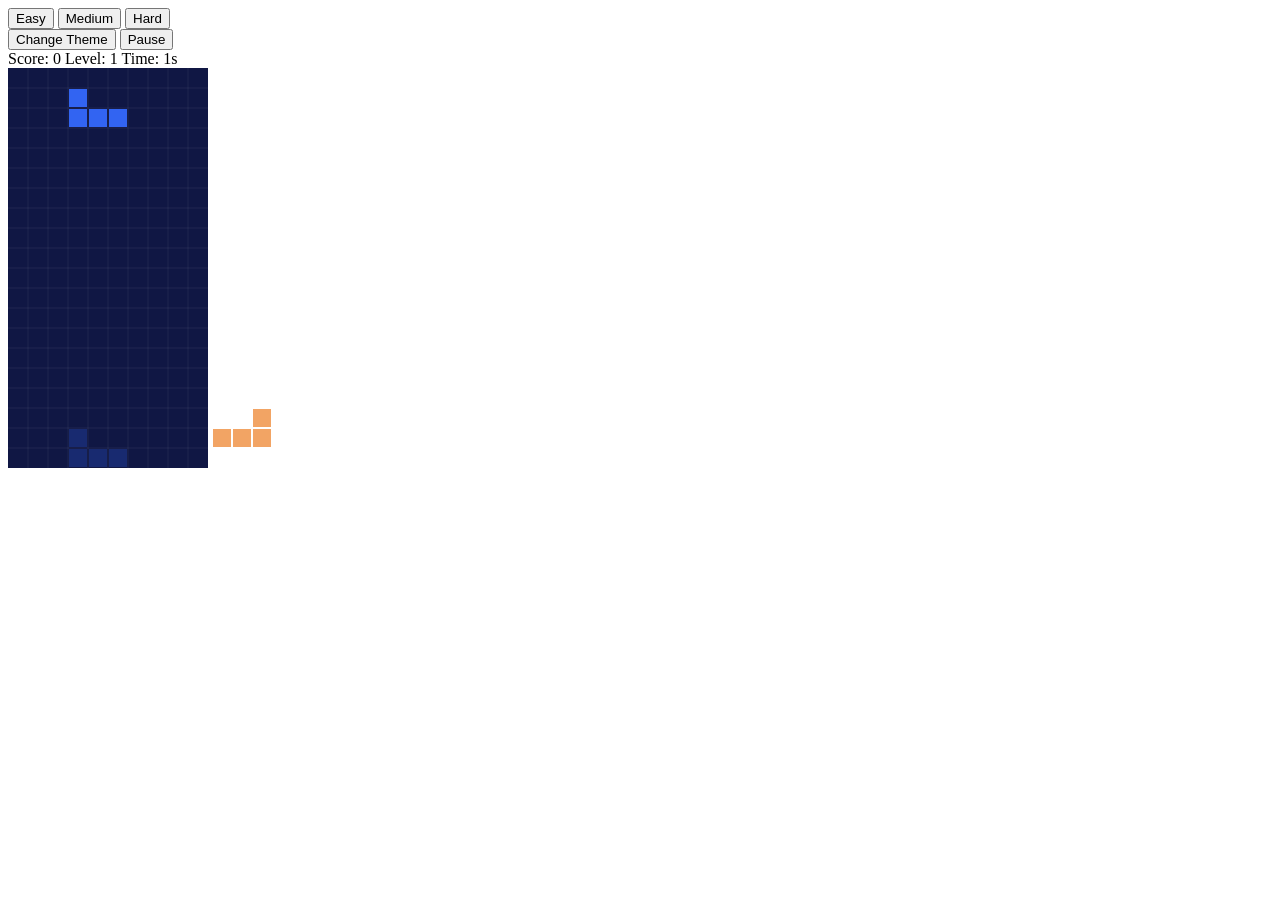
==== index.html @ 0ca04fdb "3.4.0 Fixed figure generation+ added speed progress" ====
<!DOCTYPE html>
<html lang="en">
<head>
  <meta charset="UTF-8" />
  <meta name="viewport" content="width=device-width, initial-scale=1.0" />
  <title>Tetris</title>
  <link rel="stylesheet" href="style.css" />
</head>
<body class="theme-default">
  <div id="ui">
    <div class="btn-group">
      <button id="btn-easy">Easy</button>
      <button id="btn-medium">Medium</button>
      <button id="btn-hard">Hard</button>
    </div>
    <div class="btn-group">
      <button id="btn-theme">Change Theme</button>
      <button id="btn-pause">Pause</button>
    </div>
    <div id="status">
      <span>Score: <span id="score">0</span></span>
      <span>Level: <span id="level">1</span></span>
      <span>Time: <span id="timer">0</span>s</span>
    </div>
  </div>

  <canvas id="tetris" width="200" height="400"></canvas>
  <canvas id="next" width="80" height="80"></canvas>
  <div id="message"></div>

  <script src="script.js"></script>
</body>
</html>
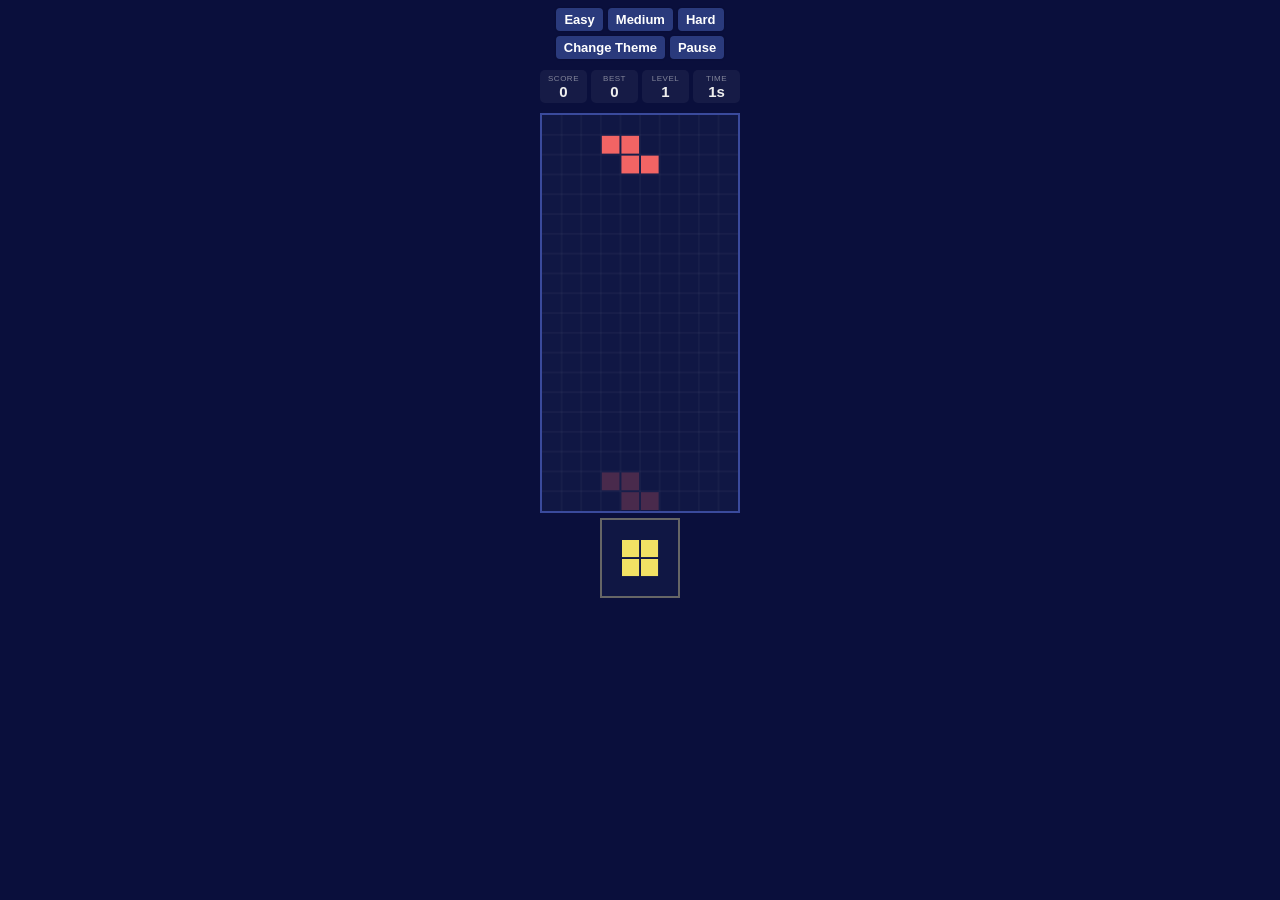
==== commit fa132b89: "3.5.0 fixed ui, added pause menu, added P button" ====
--- a/index.html
+++ b/index.html
@@ -18,13 +18,32 @@
       <button id="btn-pause">Pause</button>
     </div>
     <div id="status">
-      <span>Score: <span id="score">0</span></span>
-      <span>Level: <span id="level">1</span></span>
-      <span>Time: <span id="timer">0</span>s</span>
+      <div class="stat">
+        <span class="stat-label">Score</span>
+        <span class="stat-value" id="score">0</span>
+      </div>
+      <div class="stat">
+        <span class="stat-label">Best</span>
+        <span class="stat-value" id="high-score">0</span>
+      </div>
+      <div class="stat">
+        <span class="stat-label">Level</span>
+        <span class="stat-value" id="level">1</span>
+      </div>
+      <div class="stat">
+        <span class="stat-label">Time</span>
+        <span class="stat-value"><span id="timer">0</span>s</span>
+      </div>
     </div>
   </div>
 
-  <canvas id="tetris" width="200" height="400"></canvas>
+  <div id="game-wrapper">
+    <canvas id="tetris" width="200" height="400"></canvas>
+    <div id="pause-overlay">
+      <span class="pause-title">PAUSED</span>
+      <span class="pause-hint">Press P to resume</span>
+    </div>
+  </div>
   <canvas id="next" width="80" height="80"></canvas>
   <div id="message"></div>
 
--- a/style.css
+++ b/style.css
@@ -0,0 +1,269 @@
+html, body {
+  margin: 0;
+  padding: 0;
+  width: 100%;
+  height: 100%;
+  font-family: sans-serif;
+  user-select: none;
+  overflow: hidden;
+  overscroll-behavior: none;
+  background-color: #0a0f3c;
+  transition: background 0.3s;
+  display: flex;
+  flex-direction: column;
+  align-items: center;
+}
+
+body::-webkit-scrollbar {
+  display: none;
+}
+
+#ui {
+  display: flex;
+  flex-direction: column;
+  gap: 5px;
+  align-items: center;
+  padding-top: 8px;
+}
+
+.btn-group {
+  display: flex;
+  gap: 5px;
+  flex-wrap: wrap;
+  justify-content: center;
+}
+
+.btn-group button {
+  padding: 4px 8px;
+  font-size: 13px;
+  font-weight: bold;
+  border-radius: 4px;
+  border: none;
+  cursor: pointer;
+  transition: all 0.3s ease;
+  outline: none;
+  box-shadow: 0 0 2px #0004;
+}
+
+.btn-group button:active {
+  transform: scale(0.97);
+  opacity: 0.8;
+}
+
+#status {
+  display: flex;
+  gap: 4px;
+  width: 200px;
+  margin-top: 6px;
+}
+
+.stat {
+  flex: 1;
+  display: flex;
+  flex-direction: column;
+  align-items: center;
+  padding: 4px 2px;
+  border-radius: 5px;
+  background: rgba(255,255,255,0.05);
+}
+
+.stat-label {
+  font-size: 8px;
+  text-transform: uppercase;
+  letter-spacing: 0.5px;
+  opacity: 0.5;
+  margin-bottom: 1px;
+}
+
+.stat-value {
+  font-size: 15px;
+  font-weight: bold;
+  line-height: 1;
+}
+
+#game-wrapper {
+  position: relative;
+  display: block;
+  margin: 10px auto 5px auto;
+  width: 200px;
+  height: 400px;
+}
+
+canvas {
+  display: block;
+  border: 2px solid #3a4a9c;
+  box-sizing: border-box;
+}
+
+#tetris {
+  width: 200px;
+  height: 400px;
+}
+
+#pause-overlay {
+  display: none;
+  position: absolute;
+  top: 0;
+  left: 0;
+  width: 100%;
+  height: 100%;
+  background: rgba(0, 0, 0, 0.55);
+  flex-direction: column;
+  align-items: center;
+  justify-content: center;
+  gap: 8px;
+  pointer-events: none;
+}
+
+#pause-overlay.visible {
+  display: flex;
+}
+
+.pause-title {
+  font-size: 26px;
+  font-weight: bold;
+  letter-spacing: 6px;
+  color: #fff;
+}
+
+.pause-hint {
+  font-size: 11px;
+  letter-spacing: 1px;
+  color: rgba(255,255,255,0.5);
+}
+
+#next {
+  display: block;
+  margin: 0 auto 5px auto;
+  width: 80px;
+  height: 80px;
+  border: 2px solid #666;
+}
+
+#message {
+  font-size: 12px;
+  color: #f55;
+  font-weight: bold;
+  margin: 0 5px;
+  text-align: center;
+}
+
+
+/* =================== THEMES =================== */
+
+body.theme-default {
+  background: #0a0f3c;
+  color: #fff;
+}
+body.theme-default canvas {
+  background: #101744;
+  border-color: #3a4a9c;
+}
+body.theme-default .btn-group button {
+  background: #2a3a7c;
+  color: #fff;
+}
+body.theme-default .btn-group button:hover {
+  background: #3a4a9c;
+}
+body.theme-default #message {
+  color: #f55;
+}
+body.theme-default #status span {
+  color: #eee;
+}
+
+body.theme-light {
+  background: #f4f4f4;
+  color: #333;
+}
+body.theme-light canvas {
+  background: #fff;
+  border-color: #ccc;
+}
+body.theme-light .btn-group button {
+  background: #ddd;
+  color: #000;
+}
+body.theme-light .btn-group button:hover {
+  background: #bbb;
+}
+body.theme-light #message {
+  color: #c00;
+}
+body.theme-light #status span {
+  color: #222;
+}
+body.theme-light .stat {
+  background: rgba(0,0,0,0.06);
+}
+
+body.theme-neon {
+  background: #000;
+  color: #0ff;
+}
+body.theme-neon canvas {
+  background: #111;
+  border-color: #0ff;
+}
+body.theme-neon .btn-group button {
+  background: #0ff;
+  color: #000;
+  text-shadow: 0 0 2px #000;
+  box-shadow: 0 0 6px #0ff;
+}
+body.theme-neon .btn-group button:hover {
+  background: #0cc;
+  box-shadow: 0 0 10px #0ff;
+}
+body.theme-neon #message {
+  color: #ff0;
+}
+body.theme-neon #status span {
+  color: #fff;
+}
+
+body.theme-retro {
+  background: #c4cfa1;
+  color: #2b2b2b;
+}
+body.theme-retro canvas {
+  background: #8bac0f;
+  border-color: #2b2b2b;
+}
+body.theme-retro .btn-group button {
+  background: #3a5c2c;
+  color: #d3f26f;
+}
+body.theme-retro .btn-group button:hover {
+  background: #547c3f;
+}
+body.theme-retro #message {
+  color: #1a1a1a;
+}
+body.theme-retro #status span {
+  color: #2b2b2b;
+}
+
+body.theme-matrix {
+  background: #000;
+  color: #0f0;
+}
+body.theme-matrix canvas {
+  background: #000;
+  border-color: #0f0;
+}
+body.theme-matrix .btn-group button {
+  background: #050;
+  color: #0f0;
+  text-shadow: 0 0 2px #0f0;
+}
+body.theme-matrix .btn-group button:hover {
+  background: #0a0;
+}
+body.theme-matrix #message {
+  color: #0f0;
+}
+body.theme-matrix #status span {
+  color: #0f0;
+}
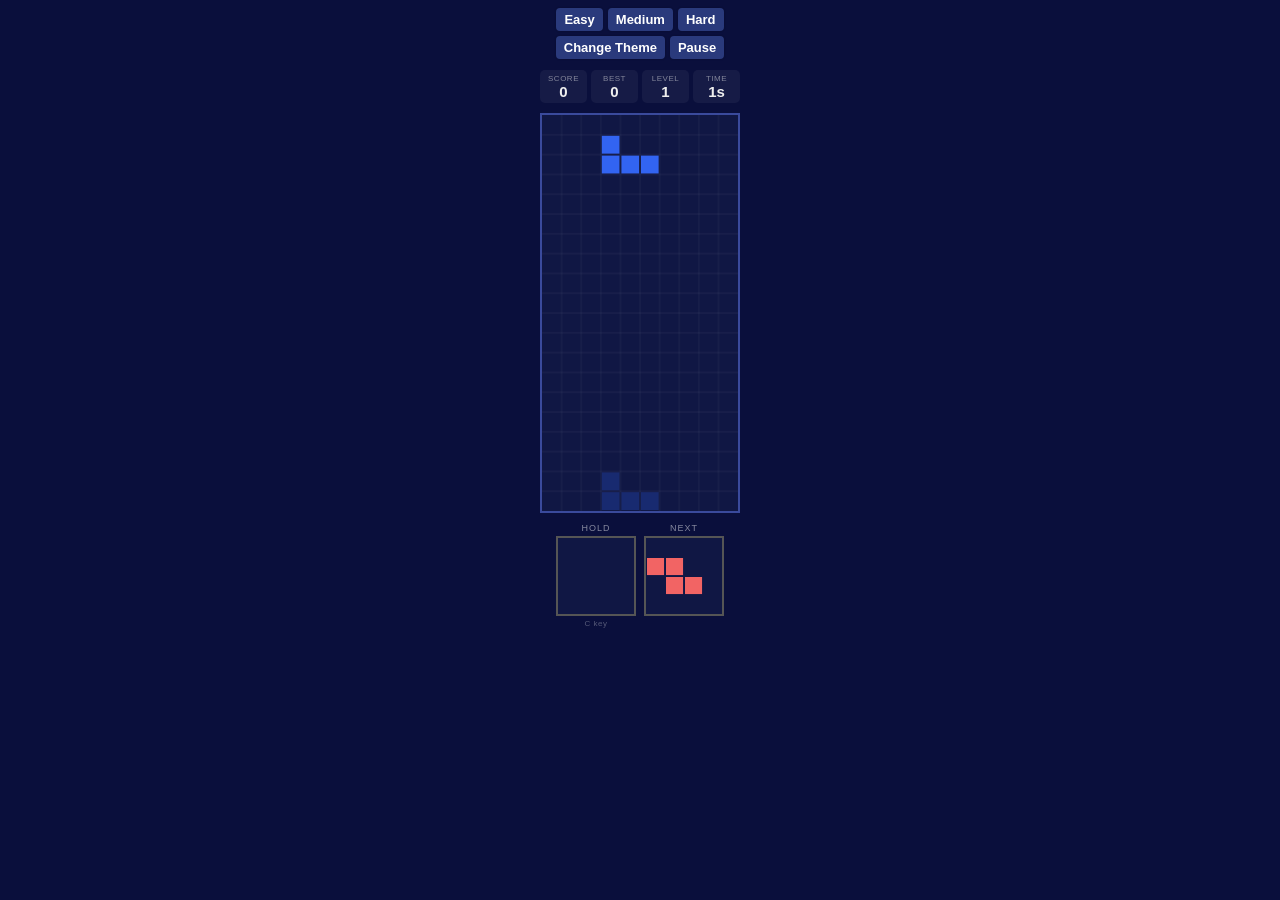
==== commit f6414f7d: "3.6.0 Added hold function and combos" ====
--- a/index.html
+++ b/index.html
@@ -3,7 +3,7 @@
 <head>
   <meta charset="UTF-8" />
   <meta name="viewport" content="width=device-width, initial-scale=1.0" />
-  <title>Tetris</title>
+  <title>Stackblitz</title>
   <link rel="stylesheet" href="style.css" />
 </head>
 <body class="theme-default">
@@ -38,13 +38,26 @@
   </div>
 
   <div id="game-wrapper">
-    <canvas id="tetris" width="200" height="400"></canvas>
+    <canvas id="game-canvas" width="200" height="400"></canvas>
     <div id="pause-overlay">
       <span class="pause-title">PAUSED</span>
       <span class="pause-hint">Press P to resume</span>
     </div>
+    <div id="combo-popup"></div>
   </div>
-  <canvas id="next" width="80" height="80"></canvas>
+
+  <div id="side-panels">
+    <div class="panel">
+      <span class="panel-label">Hold</span>
+      <canvas id="hold" width="80" height="80"></canvas>
+      <span class="panel-hint">C key</span>
+    </div>
+    <div class="panel">
+      <span class="panel-label">Next</span>
+      <canvas id="next" width="80" height="80"></canvas>
+    </div>
+  </div>
+
   <div id="message"></div>
 
   <script src="script.js"></script>
--- a/style.css
+++ b/style.css
@@ -95,7 +95,7 @@
   box-sizing: border-box;
 }
 
-#tetris {
+#game-canvas {
   width: 200px;
   height: 400px;
 }
@@ -132,12 +132,82 @@
   color: rgba(255,255,255,0.5);
 }
 
-#next {
-  display: block;
-  margin: 0 auto 5px auto;
+#side-panels {
+  display: flex;
+  gap: 8px;
+  margin: 5px auto;
+  justify-content: center;
+}
+
+.panel {
+  display: flex;
+  flex-direction: column;
+  align-items: center;
+  gap: 3px;
+}
+
+.panel-label {
+  font-size: 9px;
+  text-transform: uppercase;
+  letter-spacing: 1px;
+  opacity: 0.5;
+}
+
+.panel-hint {
+  font-size: 8px;
+  opacity: 0.3;
+  letter-spacing: 0.5px;
+}
+
+#hold, #next {
+  display: block;
   width: 80px;
   height: 80px;
-  border: 2px solid #666;
+  border: 2px solid #555;
+  box-sizing: border-box;
+}
+
+#combo-popup {
+  position: absolute;
+  bottom: 18%;
+  left: 50%;
+  transform: translateX(-50%);
+  pointer-events: none;
+  text-align: center;
+  z-index: 10;
+  display: none;
+  white-space: nowrap;
+  background: rgba(0, 0, 0, 0.6);
+  padding: 5px 12px;
+  border-radius: 6px;
+}
+
+#combo-popup.show {
+  display: block;
+  animation: comboAnim 1.4s ease-out forwards;
+}
+
+@keyframes comboAnim {
+  0%   { opacity: 0; transform: translateX(-50%) translateY(4px); }
+  15%  { opacity: 1; transform: translateX(-50%) translateY(0); }
+  70%  { opacity: 1; transform: translateX(-50%) translateY(0); }
+  100% { opacity: 0; transform: translateX(-50%) translateY(-8px); }
+}
+
+.combo-count {
+  display: block;
+  font-size: 14px;
+  font-weight: bold;
+  color: #fff;
+  letter-spacing: 3px;
+}
+
+.combo-bonus {
+  display: block;
+  font-size: 11px;
+  color: rgba(255,255,255,0.5);
+  letter-spacing: 1px;
+  margin-top: 2px;
 }
 
 #message {
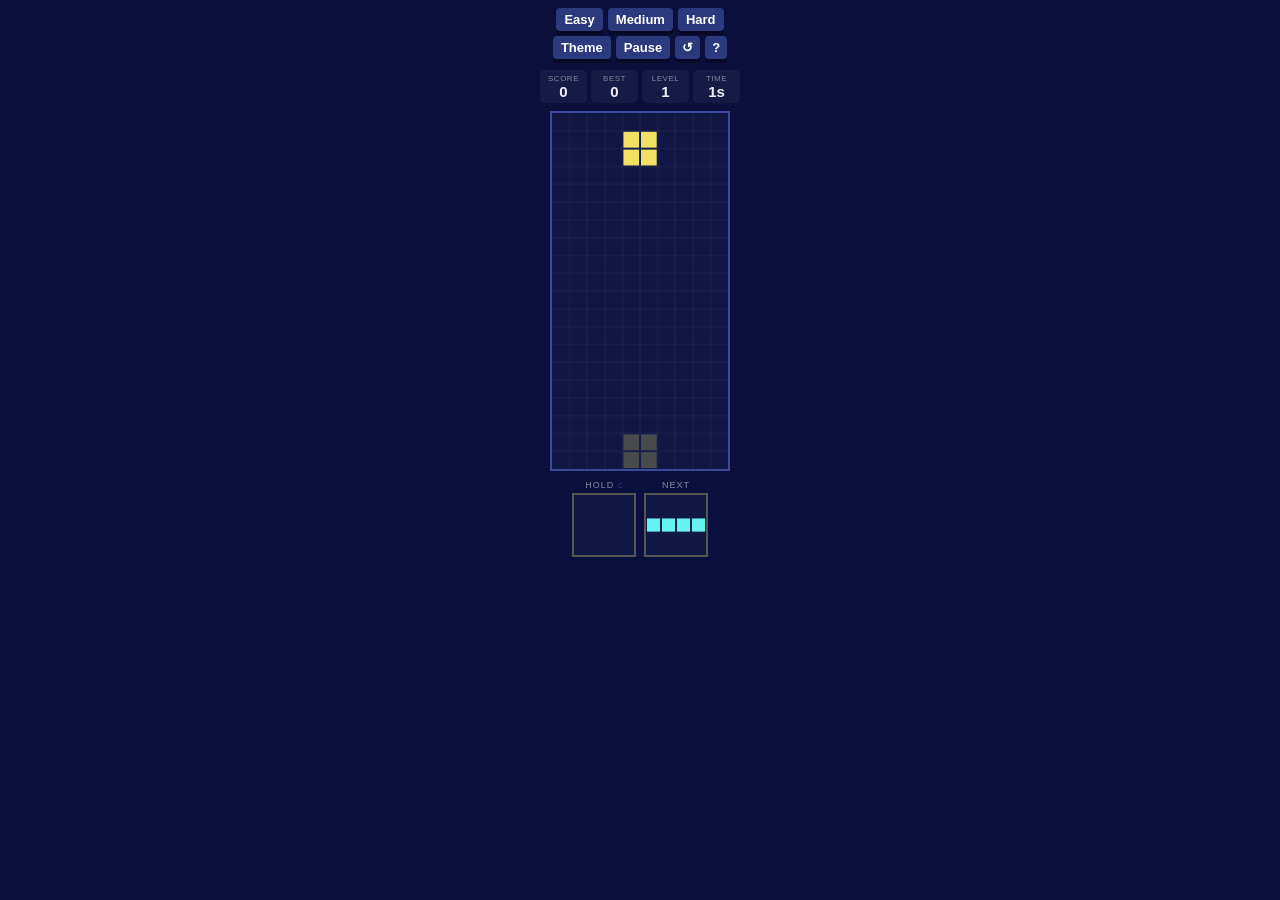
==== commit 9fbdb96d: "3.8.0 added restart button, controls button, fixed dimensions" ====
--- a/index.html
+++ b/index.html
@@ -14,8 +14,10 @@
       <button id="btn-hard">Hard</button>
     </div>
     <div class="btn-group">
-      <button id="btn-theme">Change Theme</button>
+      <button id="btn-theme">Theme</button>
       <button id="btn-pause">Pause</button>
+      <button id="btn-restart" title="Restart">↺</button>
+      <button id="btn-info" title="Controls">?</button>
     </div>
     <div id="status">
       <div class="stat">
@@ -38,23 +40,35 @@
   </div>
 
   <div id="game-wrapper">
-    <canvas id="game-canvas" width="200" height="400"></canvas>
+    <canvas id="game-canvas" width="180" height="360"></canvas>
     <div id="pause-overlay">
       <span class="pause-title">PAUSED</span>
       <span class="pause-hint">Press P to resume</span>
+    </div>
+    <div id="info-overlay">
+      <span class="info-title">CONTROLS</span>
+      <div class="info-grid">
+        <span>← →</span><span>Move</span>
+        <span>↑ / W</span><span>Rotate</span>
+        <span>↓</span><span>Soft drop</span>
+        <span>Space</span><span>Hard drop</span>
+        <span>C</span><span>Hold piece</span>
+        <span>P</span><span>Pause</span>
+        <span>I</span><span>Controls</span>
+      </div>
+      <span class="info-hint">Press I to close</span>
     </div>
     <div id="combo-popup"></div>
   </div>
 
   <div id="side-panels">
     <div class="panel">
-      <span class="panel-label">Hold</span>
-      <canvas id="hold" width="80" height="80"></canvas>
-      <span class="panel-hint">C key</span>
+      <span class="panel-label">Hold <span class="panel-key">C</span></span>
+      <canvas id="hold" width="64" height="64"></canvas>
     </div>
     <div class="panel">
       <span class="panel-label">Next</span>
-      <canvas id="next" width="80" height="80"></canvas>
+      <canvas id="next" width="64" height="64"></canvas>
     </div>
   </div>
 
--- a/style.css
+++ b/style.css
@@ -40,14 +40,16 @@
   border-radius: 4px;
   border: none;
   cursor: pointer;
-  transition: all 0.3s ease;
   outline: none;
-  box-shadow: 0 0 2px #0004;
+  position: relative;
+  top: 0;
+  box-shadow: 0 4px 0 rgba(0,0,0,0.35);
+  transition: background 0.2s ease, box-shadow 0.08s ease, top 0.08s ease;
 }
 
 .btn-group button:active {
-  transform: scale(0.97);
-  opacity: 0.8;
+  top: 4px;
+  box-shadow: 0 0 0 rgba(0,0,0,0.35);
 }
 
 #status {
@@ -84,9 +86,9 @@
 #game-wrapper {
   position: relative;
   display: block;
-  margin: 10px auto 5px auto;
-  width: 200px;
-  height: 400px;
+  margin: 8px auto 4px auto;
+  width: 180px;
+  height: 360px;
 }
 
 canvas {
@@ -96,8 +98,8 @@
 }
 
 #game-canvas {
-  width: 200px;
-  height: 400px;
+  width: 180px;
+  height: 360px;
 }
 
 #pause-overlay {
@@ -153,16 +155,72 @@
   opacity: 0.5;
 }
 
-.panel-hint {
-  font-size: 8px;
-  opacity: 0.3;
-  letter-spacing: 0.5px;
+.panel-key {
+  font-size: 7px;
+  opacity: 0.4;
+  letter-spacing: 0;
+}
+
+#btn-restart, #btn-info {
+  padding: 4px 7px;
+  font-size: 13px;
+}
+
+#btn-restart.confirm {
+  background: #b03030 !important;
+  color: #fff !important;
+}
+
+#info-overlay {
+  display: none;
+  position: absolute;
+  top: 0;
+  left: 0;
+  width: 100%;
+  height: 100%;
+  background: rgba(0, 0, 0, 0.82);
+  flex-direction: column;
+  align-items: center;
+  justify-content: center;
+  gap: 10px;
+  pointer-events: none;
+}
+
+#info-overlay.visible {
+  display: flex;
+}
+
+.info-title {
+  font-size: 11px;
+  letter-spacing: 4px;
+  color: rgba(255,255,255,0.5);
+}
+
+.info-grid {
+  display: grid;
+  grid-template-columns: auto auto;
+  gap: 5px 14px;
+  font-size: 12px;
+  color: #fff;
+}
+
+.info-grid span:nth-child(odd) {
+  text-align: right;
+  color: rgba(255,255,255,0.45);
+  font-size: 11px;
+}
+
+.info-hint {
+  font-size: 9px;
+  color: rgba(255,255,255,0.25);
+  letter-spacing: 1px;
+  margin-top: 4px;
 }
 
 #hold, #next {
   display: block;
-  width: 80px;
-  height: 80px;
+  width: 64px;
+  height: 64px;
   border: 2px solid #555;
   box-sizing: border-box;
 }
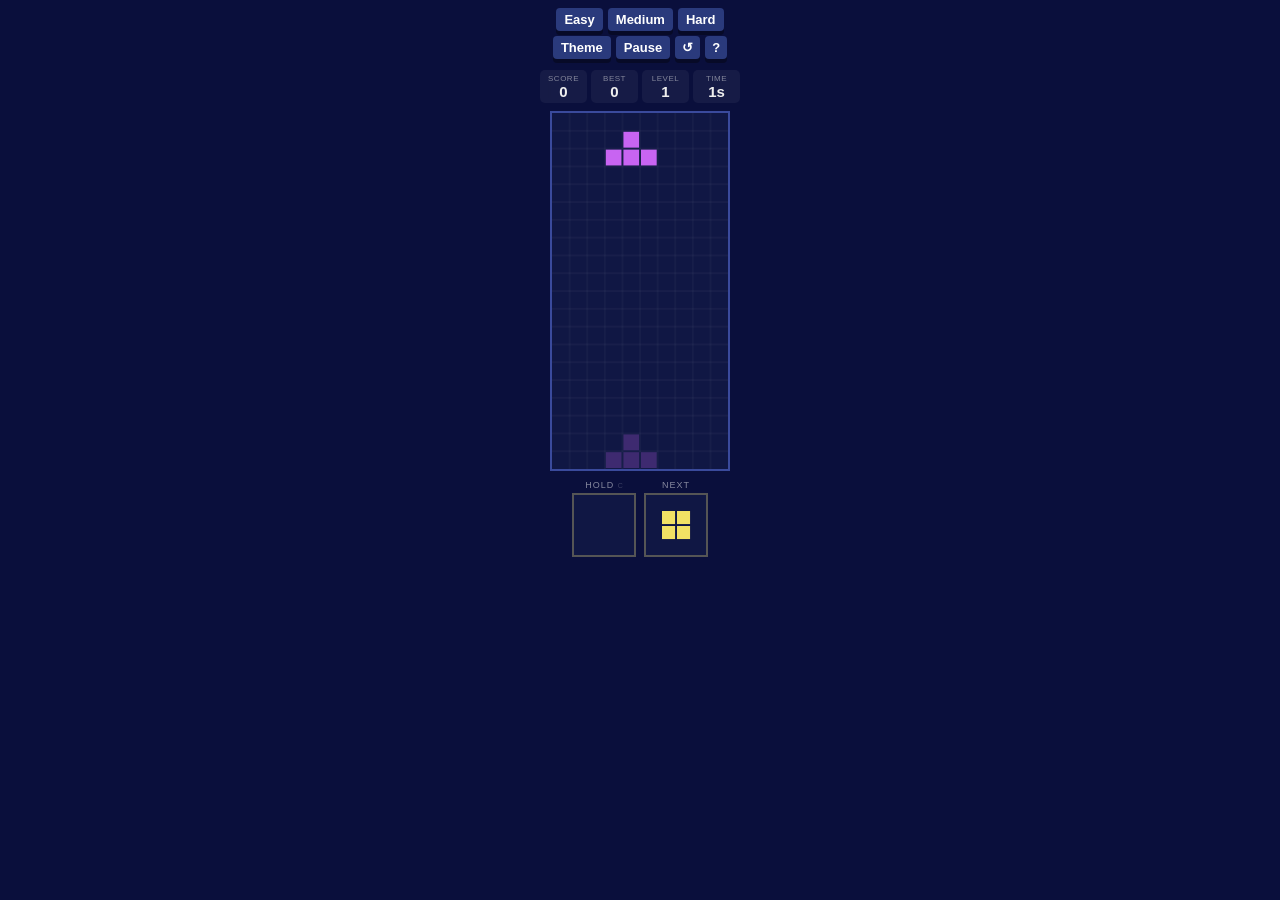
==== commit 2b5e289a: "4.1.0 added game over signage" ====
--- a/index.html
+++ b/index.html
@@ -58,6 +58,11 @@
       </div>
       <span class="info-hint">Press I to close</span>
     </div>
+    <div id="gameover-overlay">
+      <span id="gameover-title"></span>
+      <span id="gameover-score"></span>
+      <span class="gameover-hint">Press ↺ to play again</span>
+    </div>
     <div id="combo-popup"></div>
   </div>
 
--- a/style.css
+++ b/style.css
@@ -169,6 +169,46 @@
 #btn-restart.confirm {
   background: #b03030 !important;
   color: #fff !important;
+}
+
+#gameover-overlay {
+  display: none;
+  position: absolute;
+  top: 0;
+  left: 0;
+  width: 100%;
+  height: 100%;
+  background: rgba(0, 0, 0, 0.72);
+  flex-direction: column;
+  align-items: center;
+  justify-content: center;
+  gap: 6px;
+  pointer-events: none;
+}
+
+#gameover-overlay.visible {
+  display: flex;
+}
+
+#gameover-title {
+  font-size: 15px;
+  font-weight: bold;
+  letter-spacing: 4px;
+  color: #fff;
+}
+
+#gameover-score {
+  font-size: 36px;
+  font-weight: bold;
+  color: #fff;
+  line-height: 1;
+}
+
+.gameover-hint {
+  font-size: 10px;
+  color: rgba(255,255,255,0.35);
+  letter-spacing: 1px;
+  margin-top: 6px;
 }
 
 #info-overlay {
